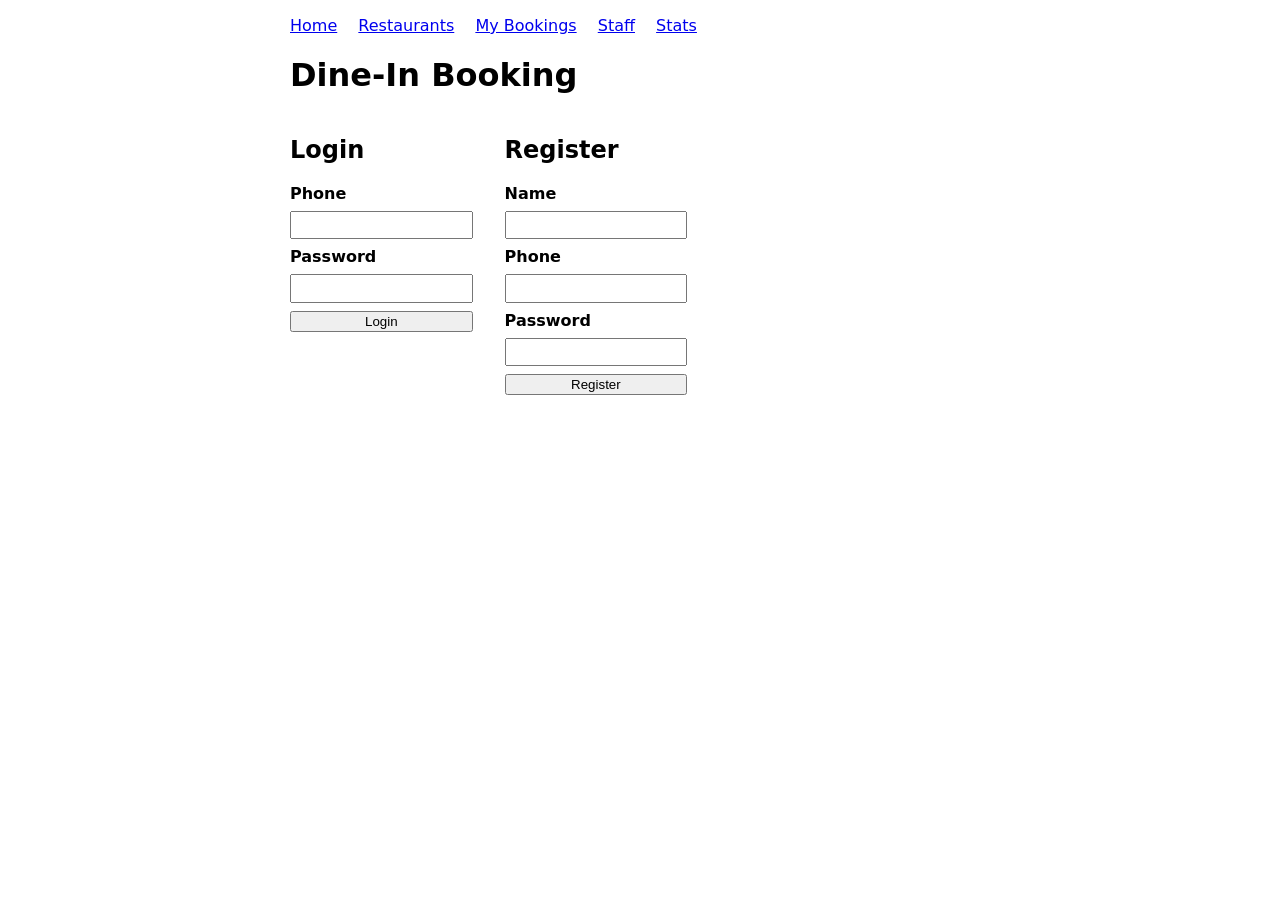
==== frontend/book.html @ acc5b25b "feat: add plain HTML/CSS/JS frontend for dine-in booking system" ====
<!DOCTYPE html>
<html lang="en">
<head>
  <meta charset="UTF-8">
  <meta name="viewport" content="width=device-width, initial-scale=1.0">
  <title>Dine-In – Book a Table</title>
  <link rel="stylesheet" href="style.css">
</head>
<body>
  <div class="container">
    <nav>
      <a href="index.html">Home</a>
      <a href="restaurants.html">Restaurants</a>
      <a href="mybookings.html">My Bookings</a>
      <a href="staff.html">Staff</a>
      <a href="stats.html">Stats</a>
    </nav>

    <h1>Book a Table</h1>

    <!-- Step 1: Group type -->
    <fieldset>
      <legend><strong>Step 1: Who are you dining with?</strong></legend>
      <label><input type="radio" name="group_type" value="friends" required> Friends</label><br>
      <label><input type="radio" name="group_type" value="colleagues"> Colleagues</label><br>
      <label><input type="radio" name="group_type" value="family"> Family</label>
    </fieldset>

    <!-- Step 2: Party size -->
    <div class="info">
      <label for="partySize"><strong>Step 2: Total party size (including you)</strong></label><br>
      <input type="number" id="partySize" min="1" max="30" value="1" style="width:100px;">
    </div>

    <!-- Step 3: Member phones -->
    <div class="info">
      <strong>Step 3: Add friends' phone numbers</strong>
      <p>Friends who also use the app will see this booking.</p>
      <div id="phoneInputs"></div>
      <button type="button" id="addFriendBtn">Add another friend</button>
      <span id="contactsPickerSection" style="display:none;">
        &nbsp;<button type="button" id="pickContactsBtn">Pick from contacts</button>
      </span>
    </div>

    <!-- Check estimate -->
    <div class="info">
      <button type="button" id="checkEstimateBtn">Check estimate</button>
      <div id="predictionDiv"></div>
    </div>

    <!-- Confirm booking -->
    <div class="info">
      <button type="button" id="confirmBtn">Confirm booking</button>
    </div>

    <p class="error" id="errorMsg"></p>
  </div>

  <script src="app.js"></script>
  <script>
    requireLogin();

    const params = new URLSearchParams(location.search);
    const restaurantId = params.get('restaurant_id');

    if (!restaurantId) {
      document.getElementById('errorMsg').textContent = 'No restaurant selected. Go back and choose one.';
    }

    // Show contacts picker if API is available
    if (navigator.contacts && navigator.contacts.select) {
      document.getElementById('contactsPickerSection').style.display = '';
    }

    function getPartySize() {
      return parseInt(document.getElementById('partySize').value, 10) || 1;
    }

    function renderPhoneInputs() {
      const container = document.getElementById('phoneInputs');
      const partySize = getPartySize();
      const maxFriends = partySize - 1;
      const existing = container.querySelectorAll('input[type="tel"]');

      // Remove excess inputs
      while (container.querySelectorAll('input[type="tel"]').length > maxFriends) {
        const inputs = container.querySelectorAll('.phone-row');
        container.removeChild(inputs[inputs.length - 1]);
      }

      // Update add button visibility
      const currentCount = container.querySelectorAll('input[type="tel"]').length;
      document.getElementById('addFriendBtn').style.display = (maxFriends > 0 && currentCount < maxFriends) ? '' : 'none';
    }

    function addPhoneInput(value) {
      const container = document.getElementById('phoneInputs');
      const partySize = getPartySize();
      const maxFriends = partySize - 1;
      const currentCount = container.querySelectorAll('input[type="tel"]').length;
      if (currentCount >= maxFriends) return;

      const idx = currentCount + 1;
      const row = document.createElement('div');
      row.className = 'phone-row';
      row.style.marginBottom = '0.3rem';

      const lbl = document.createElement('label');
      lbl.textContent = 'Friend ' + idx + ' phone:';
      lbl.style.fontWeight = 'normal';

      const inp = document.createElement('input');
      inp.type = 'tel';
      inp.style.width = '220px';
      inp.style.marginLeft = '0.5rem';
      if (value) inp.value = value;

      row.appendChild(lbl);
      row.appendChild(inp);
      container.appendChild(row);

      // Update add button visibility
      const newCount = container.querySelectorAll('input[type="tel"]').length;
      document.getElementById('addFriendBtn').style.display = (newCount < maxFriends) ? '' : 'none';
    }

    document.getElementById('partySize').addEventListener('change', renderPhoneInputs);
    document.getElementById('partySize').addEventListener('input', renderPhoneInputs);

    document.getElementById('addFriendBtn').addEventListener('click', function() {
      addPhoneInput('');
    });

    document.getElementById('pickContactsBtn').addEventListener('click', async function() {
      try {
        const contacts = await navigator.contacts.select(['tel'], { multiple: true });
        const container = document.getElementById('phoneInputs');
        // Clear existing inputs first
        container.innerHTML = '';
        contacts.forEach(function(contact) {
          if (contact.tel && contact.tel.length > 0) {
            addPhoneInput(contact.tel[0]);
          }
        });
        renderPhoneInputs();
      } catch (err) {
        document.getElementById('errorMsg').textContent = 'Could not pick contacts: ' + err.message;
      }
    });

    function getGroupType() {
      const radios = document.querySelectorAll('input[name="group_type"]');
      for (let r of radios) {
        if (r.checked) return r.value;
      }
      return null;
    }

    function getMemberPhones() {
      const inputs = document.querySelectorAll('#phoneInputs input[type="tel"]');
      const phones = [];
      inputs.forEach(function(inp) {
        const v = inp.value.trim();
        if (v) phones.push(v);
      });
      return phones;
    }

    document.getElementById('checkEstimateBtn').addEventListener('click', async function() {
      const predDiv = document.getElementById('predictionDiv');
      const errorEl = document.getElementById('errorMsg');
      errorEl.textContent = '';
      const groupType = getGroupType();
      const partySize = getPartySize();

      if (!groupType) {
        errorEl.textContent = 'Please select a group type.';
        return;
      }
      if (!restaurantId) {
        errorEl.textContent = 'No restaurant selected.';
        return;
      }

      predDiv.textContent = 'Loading...';
      try {
        const data = await apiFetch('/predict?restaurant_id=' + restaurantId + '&party_size=' + partySize + '&group_type=' + groupType);
        predDiv.innerHTML =
          '<p><strong>Expected seating time:</strong> ' + escHtml(data.expected_seat_time) + '</p>' +
          '<p><strong>Wait range:</strong> ' + (data.wait_min ? data.wait_min.p10 + '–' + data.wait_min.p90 : '?') + ' min</p>' +
          '<p><strong>Expected eating time:</strong> ' + (data.eat_min_p50 || '?') + ' min</p>' +
          '<p><strong>Expected finish time:</strong> ' + escHtml(data.expected_finish_time) + '</p>' +
          '<p><strong>Parties ahead:</strong> ' + (data.parties_ahead != null ? data.parties_ahead : '?') + '</p>';
      } catch (err) {
        predDiv.textContent = '';
        errorEl.textContent = err.message;
      }
    });

    document.getElementById('confirmBtn').addEventListener('click', async function() {
      const errorEl = document.getElementById('errorMsg');
      errorEl.textContent = '';
      const groupType = getGroupType();
      const partySize = getPartySize();
      const members = getMemberPhones();

      if (!groupType) {
        errorEl.textContent = 'Please select a group type.';
        return;
      }
      if (!restaurantId) {
        errorEl.textContent = 'No restaurant selected.';
        return;
      }

      try {
        const data = await apiFetch('/bookings', {
          method: 'POST',
          body: JSON.stringify({
            restaurant_id: parseInt(restaurantId, 10),
            group_type: groupType,
            party_size: partySize,
            members: members
          })
        });
        window.location.href = 'booking.html?id=' + data.booking_id;
      } catch (err) {
        errorEl.textContent = err.message;
      }
    });

    function escHtml(str) {
      if (str == null) return '';
      return String(str)
        .replace(/&/g, '&amp;')
        .replace(/</g, '&lt;')
        .replace(/>/g, '&gt;')
        .replace(/"/g, '&quot;');
    }

    // Initialize
    renderPhoneInputs();
  </script>
</body>
</html>
---- frontend/style.css ----
* { box-sizing: border-box; }
body { font-family: system-ui, sans-serif; background: #fff; color: #000; margin: 0; padding: 1rem; }
.container { max-width: 700px; margin: 0 auto; }
nav a { margin-right: 1rem; }
table { border-collapse: collapse; width: 100%; }
th, td { border: 1px solid #000; padding: 0.4rem; text-align: left; }
form { display: flex; flex-direction: column; gap: 0.5rem; max-width: 400px; }
label { font-weight: bold; }
input, select { width: 100%; padding: 0.3rem; }
.error { color: red; }
.info { margin-top: 1rem; }
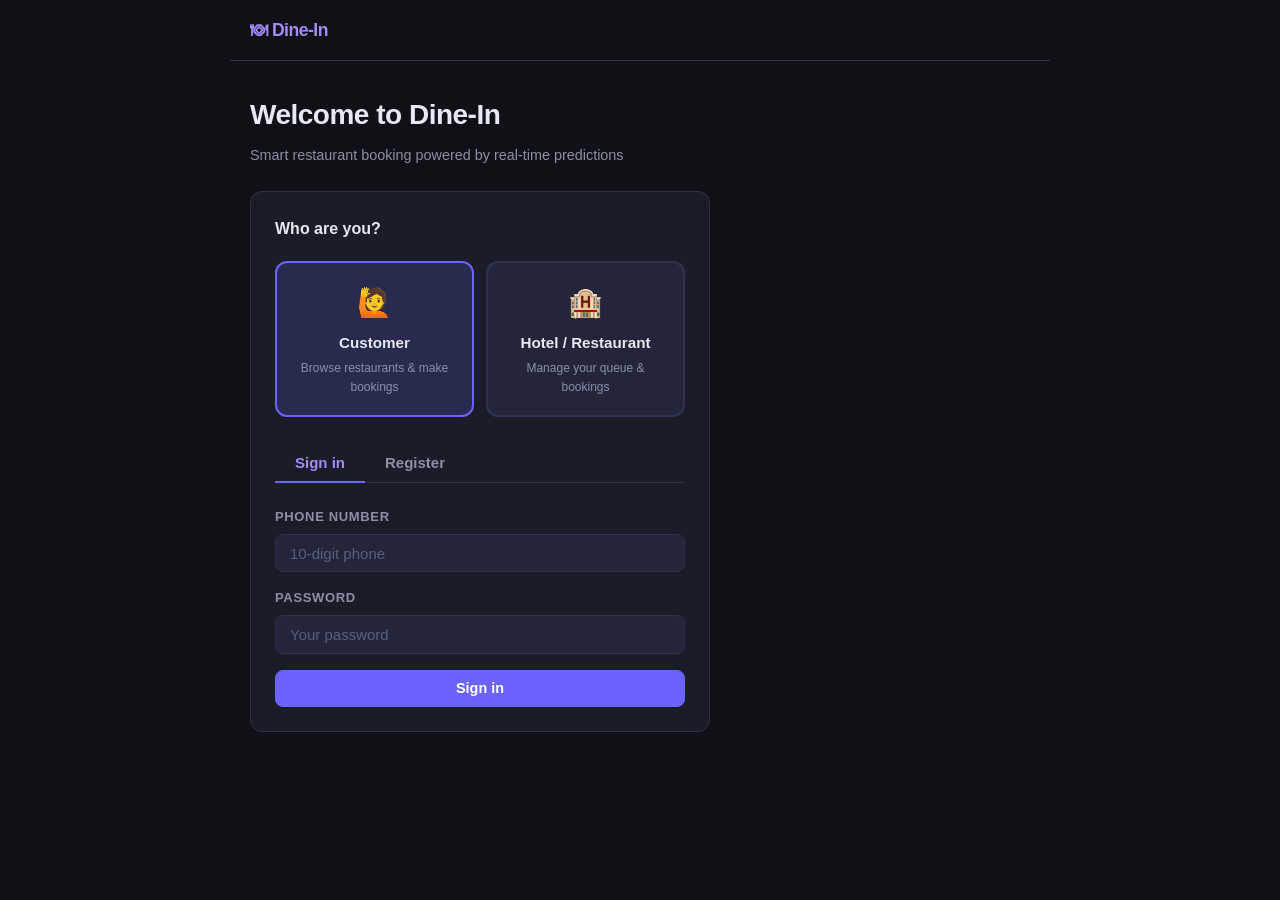
==== commit b368721e: "feat: full-stack dine-in booking system - R/Plumber REST API with SQLite backend - Gamma GLM + Monte" ====
--- a/frontend/book.html
+++ b/frontend/book.html
@@ -5,242 +5,194 @@
   <meta name="viewport" content="width=device-width, initial-scale=1.0">
   <title>Dine-In – Book a Table</title>
   <link rel="stylesheet" href="style.css">
+  <style>
+    .phone-row { display: flex; gap: 0.5rem; align-items: center; margin-bottom: 0.5rem; }
+    .phone-row input {
+      flex: 1; background: var(--surface2); border: 1px solid var(--border);
+      border-radius: var(--radius-sm); color: var(--text);
+      padding: 0.55rem 0.875rem; font-size: 0.9rem; font-family: inherit; outline: none;
+    }
+    .phone-row input:focus { border-color: var(--accent); }
+    .phone-row .remove-btn {
+      background: none; border: none; color: var(--red);
+      font-size: 1.1rem; cursor: pointer; padding: 0 0.25rem;
+    }
+    .section-divider { border: none; border-top: 1px solid var(--border); margin: 1.25rem 0; }
+    .estimate-box {
+      background: var(--surface2); border-radius: var(--radius-sm);
+      border: 1px solid var(--border); padding: 1rem 1.25rem; margin-top: 0.75rem;
+    }
+    .est-row {
+      display: flex; justify-content: space-between; align-items: center;
+      padding: 0.4rem 0; border-bottom: 1px solid var(--border); font-size: 0.9rem;
+    }
+    .est-row:last-child { border-bottom: none; }
+    .est-row .est-key { color: var(--text-muted); }
+    .est-row .est-val { font-weight: 600; }
+  </style>
 </head>
 <body>
-  <div class="container">
-    <nav>
-      <a href="index.html">Home</a>
-      <a href="restaurants.html">Restaurants</a>
-      <a href="mybookings.html">My Bookings</a>
-      <a href="staff.html">Staff</a>
-      <a href="stats.html">Stats</a>
-    </nav>
+<nav class="nav"></nav>
 
-    <h1>Book a Table</h1>
+<div class="page-wrap">
+  <div class="page-header">
+    <h1 id="pageTitle">Book a Table</h1>
+    <p id="pageSubtitle">Fill in the details below</p>
+  </div>
 
-    <!-- Step 1: Group type -->
-    <fieldset>
-      <legend><strong>Step 1: Who are you dining with?</strong></legend>
-      <label><input type="radio" name="group_type" value="friends" required> Friends</label><br>
-      <label><input type="radio" name="group_type" value="colleagues"> Colleagues</label><br>
-      <label><input type="radio" name="group_type" value="family"> Family</label>
-    </fieldset>
+  <div class="alert alert-error" id="errorMsg"></div>
 
-    <!-- Step 2: Party size -->
-    <div class="info">
-      <label for="partySize"><strong>Step 2: Total party size (including you)</strong></label><br>
-      <input type="number" id="partySize" min="1" max="30" value="1" style="width:100px;">
+  <div class="card">
+
+    <div class="form-group" style="max-width:200px;">
+      <label for="partySize">How many people? (including you)</label>
+      <input type="number" id="partySize" min="1" max="30" value="2">
     </div>
 
-    <!-- Step 3: Member phones -->
-    <div class="info">
-      <strong>Step 3: Add friends' phone numbers</strong>
-      <p>Friends who also use the app will see this booking.</p>
+    <hr class="section-divider" id="membersDivider" style="display:none;">
+
+    <div id="membersSection" style="display:none;">
+      <div style="font-size:0.875rem; font-weight:600; margin-bottom:0.5rem;">Add members phone numbers</div>
+      <p style="font-size:0.8rem; color:var(--text-muted); margin-bottom:0.75rem;">
+        Members who also use the app will see this booking.
+      </p>
       <div id="phoneInputs"></div>
-      <button type="button" id="addFriendBtn">Add another friend</button>
-      <span id="contactsPickerSection" style="display:none;">
-        &nbsp;<button type="button" id="pickContactsBtn">Pick from contacts</button>
-      </span>
+      <div style="display:flex; gap:0.5rem; margin-top:0.5rem; flex-wrap:wrap;">
+        <button type="button" class="btn btn-secondary btn-sm" id="addFriendBtn">+ Add phone number</button>
+        <button type="button" class="btn btn-secondary btn-sm" id="pickContactsBtn" style="display:none;">Pick from contacts</button>
+      </div>
     </div>
 
-    <!-- Check estimate -->
-    <div class="info">
-      <button type="button" id="checkEstimateBtn">Check estimate</button>
-      <div id="predictionDiv"></div>
+    <hr class="section-divider">
+
+    <div>
+      <button type="button" class="btn btn-secondary" id="checkEstimateBtn">Get Estimate</button>
+      <div id="estimateResult"></div>
     </div>
 
-    <!-- Confirm booking -->
-    <div class="info">
-      <button type="button" id="confirmBtn">Confirm booking</button>
-    </div>
+    <hr class="section-divider">
 
-    <p class="error" id="errorMsg"></p>
+    <button type="button" class="btn btn-primary" id="confirmBtn">Confirm Booking</button>
+
   </div>
+</div>
 
-  <script src="app.js"></script>
-  <script>
-    requireLogin();
+<script src="app.js"></script>
+<script>
+  requireUser();
+  buildNav();
 
-    const params = new URLSearchParams(location.search);
-    const restaurantId = params.get('restaurant_id');
+  const params       = new URLSearchParams(location.search);
+  const restaurantId = params.get('restaurant_id');
+  if (!restaurantId) showAlert(document.getElementById('errorMsg'), 'No restaurant selected. Go back and pick one.');
 
-    if (!restaurantId) {
-      document.getElementById('errorMsg').textContent = 'No restaurant selected. Go back and choose one.';
+  apiFetch('/restaurants').then(data => {
+    const r = data.find(x => String(x.restaurant_id) === String(restaurantId));
+    if (r) {
+      document.getElementById('pageTitle').textContent    = 'Book at ' + r.name;
+      document.getElementById('pageSubtitle').textContent = r.type.charAt(0).toUpperCase() + r.type.slice(1) + ' - ' + r.city + (r.area ? ', ' + r.area : '');
     }
+  }).catch(() => {});
 
-    // Show contacts picker if API is available
-    if (navigator.contacts && navigator.contacts.select) {
-      document.getElementById('contactsPickerSection').style.display = '';
+  if (navigator.contacts && navigator.contacts.select) {
+    document.getElementById('pickContactsBtn').style.display = '';
+  }
+
+  function getGroupType()  { return 'friends'; }
+  function getPartySize()  { return Math.max(1, parseInt(document.getElementById('partySize').value, 10) || 1); }
+  function getMemberPhones() {
+    return Array.from(document.querySelectorAll('#phoneInputs input[type="tel"]'))
+      .map(i => i.value.trim()).filter(Boolean);
+  }
+
+  function addPhoneInput(value) {
+    const container  = document.getElementById('phoneInputs');
+    const maxFriends = getPartySize() - 1;
+    if (container.querySelectorAll('.phone-row').length >= maxFriends) return;
+    const row = document.createElement('div');
+    row.className = 'phone-row';
+    const inp = document.createElement('input');
+    inp.type = 'tel'; inp.placeholder = 'Phone number';
+    if (value) inp.value = value;
+    const rm = document.createElement('button');
+    rm.className = 'remove-btn'; rm.type = 'button'; rm.textContent = 'x';
+    rm.addEventListener('click', () => { row.remove(); syncUI(); });
+    row.appendChild(inp); row.appendChild(rm);
+    container.appendChild(row);
+    syncUI();
+  }
+
+  function syncUI() {
+    const maxFriends = getPartySize() - 1;
+    const current    = document.querySelectorAll('#phoneInputs .phone-row').length;
+    const show       = maxFriends > 0;
+    document.getElementById('membersSection').style.display = show ? '' : 'none';
+    document.getElementById('membersDivider').style.display = show ? '' : 'none';
+    document.getElementById('addFriendBtn').style.display   = (show && current < maxFriends) ? '' : 'none';
+  }
+
+  document.getElementById('partySize').addEventListener('input', () => {
+    const maxFriends = getPartySize() - 1;
+    document.querySelectorAll('#phoneInputs .phone-row').forEach((r, i) => { if (i >= maxFriends) r.remove(); });
+    syncUI();
+  });
+
+  document.getElementById('addFriendBtn').addEventListener('click', () => addPhoneInput(''));
+  document.getElementById('pickContactsBtn').addEventListener('click', async () => {
+    try {
+      const contacts = await navigator.contacts.select(['tel'], { multiple: true });
+      document.getElementById('phoneInputs').innerHTML = '';
+      contacts.forEach(c => { if (c.tel && c.tel[0]) addPhoneInput(c.tel[0]); });
+      syncUI();
+    } catch(err) {
+      showAlert(document.getElementById('errorMsg'), 'Could not pick contacts: ' + err.message);
     }
+  });
 
-    function getPartySize() {
-      return parseInt(document.getElementById('partySize').value, 10) || 1;
+  document.getElementById('checkEstimateBtn').addEventListener('click', async () => {
+    const errorEl  = document.getElementById('errorMsg');
+    const resultEl = document.getElementById('estimateResult');
+    clearAlert(errorEl);
+    if (!restaurantId) { showAlert(errorEl, 'No restaurant selected.'); return; }
+    resultEl.innerHTML = '<p class="loading" style="margin-top:0.75rem;">Calculating...</p>';
+    try {
+      const d = await apiFetch('/predict?restaurant_id=' + restaurantId + '&party_size=' + getPartySize() + '&group_type=' + getGroupType());
+      resultEl.innerHTML =
+        '<div class="estimate-box">' +
+        '<div class="est-row"><span class="est-key">Expected seating time</span><span class="est-val">' + escHtml(d.expected_seat_time || '-') + '</span></div>' +
+        '<div class="est-row"><span class="est-key">Estimated finish time</span><span class="est-val">' + escHtml(d.expected_finish_time || '-') + '</span></div>' +
+        '<div class="est-row"><span class="est-key">Parties ahead of you</span><span class="est-val">' + (d.parties_ahead != null ? d.parties_ahead : '-') + '</span></div>' +
+        '</div>';
+    } catch(err) {
+      resultEl.innerHTML = '';
+      showAlert(errorEl, err.message);
     }
+  });
 
-    function renderPhoneInputs() {
-      const container = document.getElementById('phoneInputs');
-      const partySize = getPartySize();
-      const maxFriends = partySize - 1;
-      const existing = container.querySelectorAll('input[type="tel"]');
+  document.getElementById('confirmBtn').addEventListener('click', async () => {
+    const errorEl = document.getElementById('errorMsg');
+    clearAlert(errorEl);
+    if (!restaurantId) { showAlert(errorEl, 'No restaurant selected.'); return; }
+    const btn = document.getElementById('confirmBtn');
+    btn.textContent = 'Booking...';
+    try {
+      const data = await apiFetch('/bookings', {
+        method: 'POST',
+        body: JSON.stringify({
+          restaurant_id: parseInt(restaurantId),
+          group_type:    getGroupType(),
+          party_size:    getPartySize(),
+          members:       getMemberPhones()
+        })
+      });
+      window.location.href = 'booking.html?id=' + data.booking_id;
+    } catch(err) {
+      showAlert(errorEl, err.message);
+      btn.textContent = 'Confirm Booking';
+    }
+  });
 
-      // Remove excess inputs
-      while (container.querySelectorAll('input[type="tel"]').length > maxFriends) {
-        const inputs = container.querySelectorAll('.phone-row');
-        container.removeChild(inputs[inputs.length - 1]);
-      }
-
-      // Update add button visibility
-      const currentCount = container.querySelectorAll('input[type="tel"]').length;
-      document.getElementById('addFriendBtn').style.display = (maxFriends > 0 && currentCount < maxFriends) ? '' : 'none';
-    }
-
-    function addPhoneInput(value) {
-      const container = document.getElementById('phoneInputs');
-      const partySize = getPartySize();
-      const maxFriends = partySize - 1;
-      const currentCount = container.querySelectorAll('input[type="tel"]').length;
-      if (currentCount >= maxFriends) return;
-
-      const idx = currentCount + 1;
-      const row = document.createElement('div');
-      row.className = 'phone-row';
-      row.style.marginBottom = '0.3rem';
-
-      const lbl = document.createElement('label');
-      lbl.textContent = 'Friend ' + idx + ' phone:';
-      lbl.style.fontWeight = 'normal';
-
-      const inp = document.createElement('input');
-      inp.type = 'tel';
-      inp.style.width = '220px';
-      inp.style.marginLeft = '0.5rem';
-      if (value) inp.value = value;
-
-      row.appendChild(lbl);
-      row.appendChild(inp);
-      container.appendChild(row);
-
-      // Update add button visibility
-      const newCount = container.querySelectorAll('input[type="tel"]').length;
-      document.getElementById('addFriendBtn').style.display = (newCount < maxFriends) ? '' : 'none';
-    }
-
-    document.getElementById('partySize').addEventListener('change', renderPhoneInputs);
-    document.getElementById('partySize').addEventListener('input', renderPhoneInputs);
-
-    document.getElementById('addFriendBtn').addEventListener('click', function() {
-      addPhoneInput('');
-    });
-
-    document.getElementById('pickContactsBtn').addEventListener('click', async function() {
-      try {
-        const contacts = await navigator.contacts.select(['tel'], { multiple: true });
-        const container = document.getElementById('phoneInputs');
-        // Clear existing inputs first
-        container.innerHTML = '';
-        contacts.forEach(function(contact) {
-          if (contact.tel && contact.tel.length > 0) {
-            addPhoneInput(contact.tel[0]);
-          }
-        });
-        renderPhoneInputs();
-      } catch (err) {
-        document.getElementById('errorMsg').textContent = 'Could not pick contacts: ' + err.message;
-      }
-    });
-
-    function getGroupType() {
-      const radios = document.querySelectorAll('input[name="group_type"]');
-      for (let r of radios) {
-        if (r.checked) return r.value;
-      }
-      return null;
-    }
-
-    function getMemberPhones() {
-      const inputs = document.querySelectorAll('#phoneInputs input[type="tel"]');
-      const phones = [];
-      inputs.forEach(function(inp) {
-        const v = inp.value.trim();
-        if (v) phones.push(v);
-      });
-      return phones;
-    }
-
-    document.getElementById('checkEstimateBtn').addEventListener('click', async function() {
-      const predDiv = document.getElementById('predictionDiv');
-      const errorEl = document.getElementById('errorMsg');
-      errorEl.textContent = '';
-      const groupType = getGroupType();
-      const partySize = getPartySize();
-
-      if (!groupType) {
-        errorEl.textContent = 'Please select a group type.';
-        return;
-      }
-      if (!restaurantId) {
-        errorEl.textContent = 'No restaurant selected.';
-        return;
-      }
-
-      predDiv.textContent = 'Loading...';
-      try {
-        const data = await apiFetch('/predict?restaurant_id=' + restaurantId + '&party_size=' + partySize + '&group_type=' + groupType);
-        predDiv.innerHTML =
-          '<p><strong>Expected seating time:</strong> ' + escHtml(data.expected_seat_time) + '</p>' +
-          '<p><strong>Wait range:</strong> ' + (data.wait_min ? data.wait_min.p10 + '–' + data.wait_min.p90 : '?') + ' min</p>' +
-          '<p><strong>Expected eating time:</strong> ' + (data.eat_min_p50 || '?') + ' min</p>' +
-          '<p><strong>Expected finish time:</strong> ' + escHtml(data.expected_finish_time) + '</p>' +
-          '<p><strong>Parties ahead:</strong> ' + (data.parties_ahead != null ? data.parties_ahead : '?') + '</p>';
-      } catch (err) {
-        predDiv.textContent = '';
-        errorEl.textContent = err.message;
-      }
-    });
-
-    document.getElementById('confirmBtn').addEventListener('click', async function() {
-      const errorEl = document.getElementById('errorMsg');
-      errorEl.textContent = '';
-      const groupType = getGroupType();
-      const partySize = getPartySize();
-      const members = getMemberPhones();
-
-      if (!groupType) {
-        errorEl.textContent = 'Please select a group type.';
-        return;
-      }
-      if (!restaurantId) {
-        errorEl.textContent = 'No restaurant selected.';
-        return;
-      }
-
-      try {
-        const data = await apiFetch('/bookings', {
-          method: 'POST',
-          body: JSON.stringify({
-            restaurant_id: parseInt(restaurantId, 10),
-            group_type: groupType,
-            party_size: partySize,
-            members: members
-          })
-        });
-        window.location.href = 'booking.html?id=' + data.booking_id;
-      } catch (err) {
-        errorEl.textContent = err.message;
-      }
-    });
-
-    function escHtml(str) {
-      if (str == null) return '';
-      return String(str)
-        .replace(/&/g, '&amp;')
-        .replace(/</g, '&lt;')
-        .replace(/>/g, '&gt;')
-        .replace(/"/g, '&quot;');
-    }
-
-    // Initialize
-    renderPhoneInputs();
-  </script>
+  syncUI();
+</script>
 </body>
-</html>
+</html>
--- a/frontend/style.css
+++ b/frontend/style.css
@@ -1,11 +1,289 @@
-* { box-sizing: border-box; }
-body { font-family: system-ui, sans-serif; background: #fff; color: #000; margin: 0; padding: 1rem; }
-.container { max-width: 700px; margin: 0 auto; }
-nav a { margin-right: 1rem; }
-table { border-collapse: collapse; width: 100%; }
-th, td { border: 1px solid #000; padding: 0.4rem; text-align: left; }
-form { display: flex; flex-direction: column; gap: 0.5rem; max-width: 400px; }
-label { font-weight: bold; }
-input, select { width: 100%; padding: 0.3rem; }
-.error { color: red; }
-.info { margin-top: 1rem; }
+﻿/* ── Reset & Base ── */
+*, *::before, *::after { box-sizing: border-box; margin: 0; padding: 0; }
+
+:root {
+  --bg: #0f1117;
+  --surface: #1a1d27;
+  --surface2: #23263a;
+  --border: #2e3250;
+  --accent: #6c63ff;
+  --accent2: #a78bfa;
+  --accent-glow: rgba(108,99,255,0.18);
+  --text: #e8e9f0;
+  --text-muted: #8b8fa8;
+  --text-dim: #5a5e7a;
+  --green: #22c55e;
+  --yellow: #f59e0b;
+  --red: #ef4444;
+  --red-bg: rgba(239,68,68,0.1);
+  --green-bg: rgba(34,197,94,0.1);
+  --radius: 12px;
+  --radius-sm: 8px;
+}
+
+html { scroll-behavior: smooth; }
+
+body {
+  font-family: -apple-system, BlinkMacSystemFont, 'Segoe UI', Roboto, sans-serif;
+  background: var(--bg);
+  color: var(--text);
+  min-height: 100vh;
+  font-size: 15px;
+  line-height: 1.6;
+}
+
+/* ── Layout ── */
+.page-wrap {
+  max-width: 820px;
+  margin: 0 auto;
+  padding: 0 1.25rem 3rem;
+}
+
+/* ── Nav ── */
+.nav {
+  display: flex;
+  align-items: center;
+  gap: 0.25rem;
+  padding: 1rem 1.25rem;
+  border-bottom: 1px solid var(--border);
+  flex-wrap: wrap;
+  max-width: 820px;
+  margin: 0 auto;
+}
+
+.nav-brand {
+  font-weight: 700;
+  font-size: 1.1rem;
+  color: var(--accent2);
+  margin-right: auto;
+  text-decoration: none;
+  letter-spacing: -0.5px;
+}
+
+.nav a:not(.nav-brand) {
+  color: var(--text-muted);
+  text-decoration: none;
+  padding: 0.35rem 0.75rem;
+  border-radius: 6px;
+  font-size: 0.875rem;
+  font-weight: 500;
+}
+
+.nav a:not(.nav-brand):hover,
+.nav a:not(.nav-brand).active { color: var(--text); background: var(--surface2); }
+
+/* ── Page header ── */
+.page-header { padding: 2rem 0 1.5rem; }
+.page-header h1 { font-size: 1.75rem; font-weight: 700; letter-spacing: -0.5px; }
+.page-header p { color: var(--text-muted); margin-top: 0.35rem; font-size: 0.9rem; }
+
+/* ── Card ── */
+.card {
+  background: var(--surface);
+  border: 1px solid var(--border);
+  border-radius: var(--radius);
+  padding: 1.5rem;
+  margin-bottom: 1.25rem;
+}
+
+.card-title {
+  font-size: 1rem;
+  font-weight: 600;
+  margin-bottom: 1.25rem;
+  color: var(--text);
+  display: flex;
+  align-items: center;
+  gap: 0.5rem;
+}
+
+/* ── Forms ── */
+.form-group { margin-bottom: 1rem; }
+.form-group label {
+  display: block;
+  font-size: 0.8125rem;
+  font-weight: 600;
+  color: var(--text-muted);
+  text-transform: uppercase;
+  letter-spacing: 0.05em;
+  margin-bottom: 0.4rem;
+}
+.form-group input,
+.form-group select,
+.form-group textarea {
+  width: 100%;
+  background: var(--surface2);
+  border: 1px solid var(--border);
+  border-radius: var(--radius-sm);
+  color: var(--text);
+  padding: 0.6rem 0.875rem;
+  font-size: 0.9375rem;
+  outline: none;
+  font-family: inherit;
+}
+.form-group input:focus,
+.form-group select:focus { border-color: var(--accent); box-shadow: 0 0 0 3px var(--accent-glow); }
+.form-group input::placeholder { color: var(--text-dim); }
+select option { background: var(--surface2); }
+
+/* ── Buttons ── */
+.btn {
+  display: inline-flex;
+  align-items: center;
+  justify-content: center;
+  gap: 0.4rem;
+  padding: 0.6rem 1.25rem;
+  border-radius: var(--radius-sm);
+  font-size: 0.9rem;
+  font-weight: 600;
+  font-family: inherit;
+  cursor: pointer;
+  border: 1px solid transparent;
+  text-decoration: none;
+  white-space: nowrap;
+}
+
+.btn-primary {
+  background: var(--accent);
+  color: #fff;
+  border-color: var(--accent);
+  width: 100%;
+}
+.btn-primary:hover { background: #7c74ff; }
+
+.btn-secondary {
+  background: var(--surface2);
+  color: var(--text);
+  border-color: var(--border);
+}
+.btn-secondary:hover { border-color: var(--accent); color: var(--accent2); }
+
+.btn-danger {
+  background: var(--red-bg);
+  color: var(--red);
+  border-color: rgba(239,68,68,0.3);
+}
+.btn-danger:hover { background: rgba(239,68,68,0.2); }
+
+.btn-success {
+  background: var(--green-bg);
+  color: var(--green);
+  border-color: rgba(34,197,94,0.3);
+}
+.btn-success:hover { background: rgba(34,197,94,0.2); }
+
+.btn-sm { padding: 0.35rem 0.75rem; font-size: 0.8rem; }
+.btn-row { display: flex; gap: 0.75rem; flex-wrap: wrap; margin-top: 1rem; }
+
+/* ── Alerts ── */
+.alert {
+  padding: 0.75rem 1rem;
+  border-radius: var(--radius-sm);
+  font-size: 0.875rem;
+  margin-bottom: 1rem;
+  border: 1px solid;
+  display: none;
+}
+.alert.show { display: block; }
+.alert-error { background: var(--red-bg); color: var(--red); border-color: rgba(239,68,68,0.3); }
+.alert-success { background: var(--green-bg); color: var(--green); border-color: rgba(34,197,94,0.3); }
+.alert-info { background: var(--accent-glow); color: var(--accent2); border-color: rgba(108,99,255,0.3); }
+
+/* ── Tables ── */
+.table-wrap { overflow-x: auto; border-radius: var(--radius-sm); border: 1px solid var(--border); }
+table { width: 100%; border-collapse: collapse; font-size: 0.875rem; }
+thead { background: var(--surface2); }
+th {
+  padding: 0.7rem 1rem;
+  text-align: left;
+  font-size: 0.75rem;
+  font-weight: 600;
+  text-transform: uppercase;
+  letter-spacing: 0.05em;
+  color: var(--text-muted);
+  white-space: nowrap;
+}
+td { padding: 0.75rem 1rem; border-top: 1px solid var(--border); vertical-align: middle; }
+tr:hover td { background: rgba(255,255,255,0.02); }
+
+/* ── Badges ── */
+.badge {
+  display: inline-block;
+  padding: 0.2rem 0.6rem;
+  border-radius: 99px;
+  font-size: 0.75rem;
+  font-weight: 600;
+  text-transform: capitalize;
+}
+.badge-confirmed { background: rgba(99,179,237,0.15); color: #63b3ed; }
+.badge-seated    { background: rgba(34,197,94,0.15);  color: var(--green); }
+.badge-completed { background: rgba(139,143,168,0.15);color: var(--text-muted); }
+.badge-cancelled { background: var(--red-bg); color: var(--red); }
+.badge-pending   { background: rgba(245,158,11,0.15); color: var(--yellow); }
+.badge-accepted  { background: rgba(34,197,94,0.15);  color: var(--green); }
+.badge-declined  { background: var(--red-bg); color: var(--red); }
+.badge-not_on_app{ background: rgba(139,143,168,0.15);color: var(--text-muted); }
+.badge-host      { background: rgba(108,99,255,0.15); color: var(--accent2); }
+.badge-guest     { background: rgba(139,143,168,0.15);color: var(--text-muted); }
+
+/* ── Tabs (login/register) ── */
+.tabs { display: flex; gap: 0; border-bottom: 1px solid var(--border); margin-bottom: 1.5rem; }
+.tab-btn {
+  padding: 0.6rem 1.25rem;
+  background: none;
+  border: none;
+  border-bottom: 2px solid transparent;
+  color: var(--text-muted);
+  font-size: 0.9375rem;
+  font-weight: 600;
+  cursor: pointer;
+  font-family: inherit;
+  margin-bottom: -1px;
+}
+.tab-btn.active { color: var(--accent2); border-bottom-color: var(--accent); }
+.tab-panel { display: none; }
+.tab-panel.active { display: block; }
+
+/* ── Stat cards ── */
+.stat-grid { display: grid; grid-template-columns: repeat(auto-fill, minmax(200px, 1fr)); gap: 1rem; }
+.stat-card { background: var(--surface); border: 1px solid var(--border); border-radius: var(--radius); padding: 1.25rem; }
+.stat-value { font-size: 1.75rem; font-weight: 700; color: var(--accent2); }
+.stat-label { font-size: 0.8rem; color: var(--text-muted); margin-top: 0.25rem; }
+.stat-desc { font-size: 0.78rem; color: var(--text-dim); margin-top: 0.5rem; border-top: 1px solid var(--border); padding-top: 0.5rem; }
+
+/* ── Estimate box ── */
+.estimate-grid { display: grid; grid-template-columns: 1fr 1fr; gap: 0.75rem; margin-top: 0.5rem; }
+.estimate-item { background: var(--surface2); border-radius: var(--radius-sm); padding: 0.75rem 1rem; }
+.estimate-item .label { font-size: 0.75rem; color: var(--text-muted); text-transform: uppercase; letter-spacing: 0.04em; }
+.estimate-item .value { font-size: 1.1rem; font-weight: 600; color: var(--text); margin-top: 0.2rem; }
+
+/* ── Radio group ── */
+.radio-group { display: flex; flex-wrap: wrap; gap: 0.75rem; margin-top: 0.4rem; }
+.radio-card {
+  flex: 1; min-width: 100px;
+  border: 1px solid var(--border);
+  border-radius: var(--radius-sm);
+  padding: 0.75rem 1rem;
+  cursor: pointer;
+  display: flex; align-items: center; gap: 0.6rem;
+  font-size: 0.9rem;
+}
+.radio-card input[type="radio"] { accent-color: var(--accent); width: 16px; height: 16px; }
+.radio-card.selected { border-color: var(--accent); background: var(--accent-glow); }
+
+/* ── Detail rows ── */
+.detail-list { display: flex; flex-direction: column; gap: 0.6rem; }
+.detail-row { display: flex; justify-content: space-between; align-items: center; padding: 0.5rem 0; border-bottom: 1px solid var(--border); }
+.detail-row:last-child { border-bottom: none; }
+.detail-row .key { font-size: 0.8rem; color: var(--text-muted); text-transform: uppercase; letter-spacing: 0.04em; }
+.detail-row .val { font-weight: 500; }
+
+/* ── Loading text ── */
+.loading { color: var(--text-muted); font-size: 0.9rem; padding: 1.5rem 0; }
+
+/* ── Mobile ── */
+@media (max-width: 600px) {
+  .page-header h1 { font-size: 1.4rem; }
+  .estimate-grid { grid-template-columns: 1fr; }
+  th, td { padding: 0.6rem 0.7rem; }
+  .nav a:not(.nav-brand) { padding: 0.3rem 0.5rem; font-size: 0.8rem; }
+}
